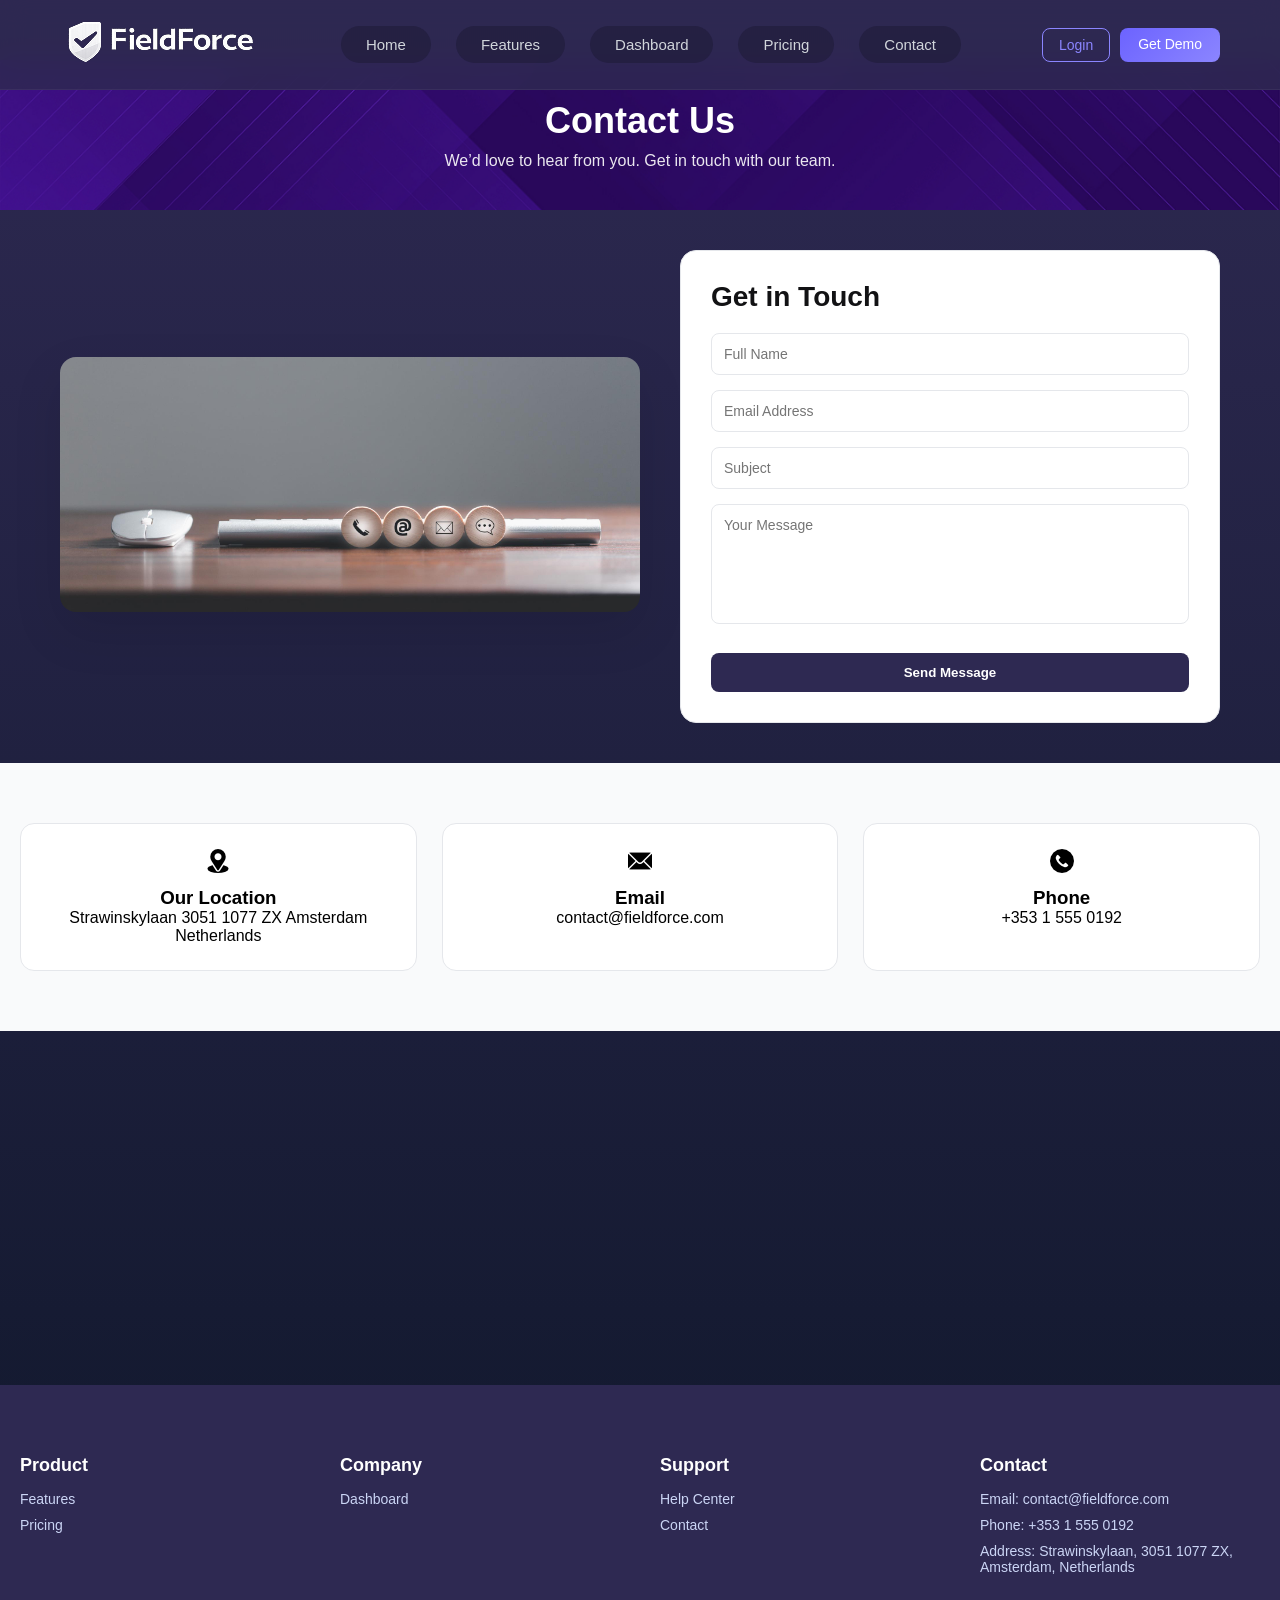
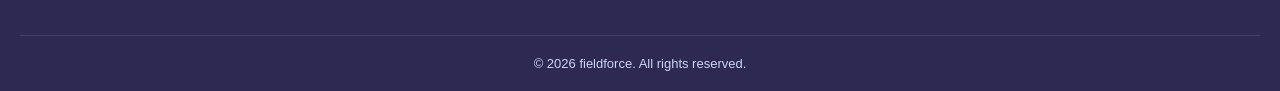
==== contact.html @ c3ac690c "Add files via upload Initial commit" ====
<!DOCTYPE html>
<html lang="en">

<head>
    <meta charset="UTF-8">
    <meta name="viewport" content="width=device-width, initial-scale=1.0">
    <title>FieldForce</title>
    <link rel="shortcut icon" href="assets/images/logo.png" type="image/x-icon">
    <link rel="stylesheet" href="assets/css/style.css">
    <link rel="stylesheet" href="assets/css/auth.css">
    <link rel="stylesheet" href="https://cdnjs.cloudflare.com/ajax/libs/font-awesome/6.5.0/css/all.min.css">
</head>

<body>

    <!-- Navbar -->
    <header class="navbar">
        <div class="container">

            <!-- Logo -->
            <div class="logo"><a href="/"><img src="assets/images/logo.png" alt=""></a></div>

            <!-- Menu -->
            <nav class="nav-links" id="navLinks">
                <a href="/">Home</a>
                <a href="/#features">Features</a>
                <a href="/#dashboard">Dashboard</a>
                <a href="pricing.html">Pricing</a>
                <a href="contact.html">Contact</a>

                <div class="mobile-cta">
                    <a href="login.html" class="btn-outline">Login</a>
                    <a href="javascript:void(0)" class="btn-primary" onclick="openModal()">Get Demo</a>
                </div>
            </nav>

            <!-- CTA Buttons -->
            <div class="cta-buttons">
                <a href="login.html" class="btn-outline">Login</a>
                <a href="javascript:void(0)" class="btn-primary" onclick="openModal()">Get Demo</a>
            </div>

            <!-- Hamburger -->
            <div class="menu-toggle" id="menuToggle">
                ☰
            </div>

        </div>
    </header>


    <section class="banner">
        <h1>Contact Us</h1>
        <p>We’d love to hear from you. Get in touch with our team.</p>
    </section>

    <!-- CONTACT SECTION -->
    <section class="contact-container">

        <!-- LEFT IMAGE -->
        <div class="contact-image">
            <img src="assets/images/contact.jpg" alt="Farm">
        </div>

        <!-- RIGHT FORM -->
        <div class="contact-form">
            <h2 style="color: #121214; font-size: 28px;">Get in Touch</h2>
            <form id="contactform">
                <input type="text" id="name1" placeholder="Full Name">
                <input type="email" id="email1" placeholder="Email Address">
                <input type="text" id="subject1" placeholder="Subject">

                <textarea id="message1" placeholder="Your Message"></textarea>

                <p class="form-msg" id="formMsg"></p>

                <button type="submit">Send Message</button>
            </form>

        </div>

    </section>

    <!-- CONTACT INFO -->
    <section class="contact-info">

        <div class="info-card">
            <img src="assets/images/location.png">
            <h3>Our Location</h3>
            <p>Strawinskylaan 3051
                1077 ZX Amsterdam
                Netherlands</p>
        </div>

        <div class="info-card">
            <img src="assets/images/mail.png">
            <h3>Email</h3>
            <p>contact@fieldforce.com</p>
        </div>

        <div class="info-card">
            <img src="assets/images/phone-call.png">
            <h3>Phone</h3>
            <p>+353 1 555 0192</p>
        </div>

    </section>

    <!-- MAP -->
    <section class="map">
        <iframe
            src="https://www.google.com/maps/embed?pb=!1m18!1m12!1m3!1d1774.29138637451!2d4.867273175401658!3d52.34018914952828!2m3!1f0!2f0!3f0!3m2!1i1024!2i768!4f13.1!3m3!1m2!1s0x47c60a041fc179cb%3A0x177d2da794cbbc47!2sStrawinskylaan%203051%2C%201077%20ZX%20Amsterdam%2C%20Netherlands!5e1!3m2!1sen!2sin!4v1774687290014!5m2!1sen!2sin"
            width="600" height="450" style="border:0;" allowfullscreen="" loading="lazy"
            referrerpolicy="no-referrer-when-downgrade"></iframe>
    </section>
    <!-- Footer -->
    <footer class="footer">

        <div class="footer-container">

            <!-- Product -->
            <div class="footer-col">
                <h3>Product</h3>
                <ul>
                    <li><a href="/#features">Features</a></li>
                    <li><a href="pricing.html">Pricing</a></li>
                </ul>
            </div>

            <!-- Company -->
            <div class="footer-col">
                <h3>Company</h3>
                <ul>
                    <li><a href="/#dashboard">Dashboard</a></li>
                </ul>
            </div>

            <!-- Column 3 -->
            <div class="footer-col">
                <h3>Support</h3>
                <ul>
                    <li><a href="contact.html">Help Center</a></li>
                    <li><a href="contact.html">Contact</a></li>
                    <!-- <li><a href="#">Privacy Policy</a></li> -->
                </ul>
            </div>

            <!-- Column 4 -->
            <div class="footer-col">
                <h3>Contact</h3>
                <ul class="contact-info" style="background: none; display: inherit; padding: inherit;">
                    <li>Email: contact@fieldforce.com</li>
                    <li>Phone: +353 1 555 0192</li>
                    <li>Address: Strawinskylaan, 3051
                        1077 ZX, Amsterdam,
                        Netherlands</li>
                </ul>

            </div>

            <!-- Social -->


        </div>

        <!-- Bottom -->
        <div class="footer-bottom">
            <p>© 2026 fieldforce. All rights reserved.</p>
        </div>

    </footer>
    <div class="modal" id="demoModal">

        <div class="modal-content" id="modalBox">

            <span class="close" onclick="closeModal()">&times;</span>

            <h2>Request a Demo</h2>

            <form id="demoForm">

                <input type="text" id="name" placeholder="Full Name" required>
                <input type="email" id="email" placeholder="Email Address" required>
                <!-- <input type="text" placeholder="Farm Size"> -->
                <input type="text" placeholder="Location" required>
                <input type="text" placeholder="City" required>

                <p class="" id="formError"></p>

                <button type="submit">Submit Request</button>

            </form>

        </div>

    </div>
    <script>
        const modal = document.getElementById("demoModal");
        const form = document.getElementById("demoForm");
        const error = document.getElementById("formError");
        const box = document.getElementById("modalBox");

        function openModal() {
            document.getElementById("demoModal").style.display = "flex";
        }

        function closeModal() {
            document.getElementById("demoModal").style.display = "none";
        }

        /* close outside */
        window.onclick = function (e) {
            const modal = document.getElementById("demoModal");
            if (e.target === modal) {
                modal.style.display = "none";
            }
        }

        /* FORM VALIDATION */
        form.addEventListener("submit", function (e) {
            e.preventDefault();

            const name = document.getElementById("name").value;
            const email = document.getElementById("email").value;

            if (name === "" || email === "") {
                error.innerText = "Please fill all required fields";

                box.classList.add("shake");
                setTimeout(() => box.classList.remove("shake"), 300);
            } else {
                error.classList.add("success");
                error.innerText = "✅ Request submitted successfully!";

                form.reset();
            }
        });

        const contactform = document.getElementById("contactform");
        const msg = document.getElementById("formMsg");

        contactform.addEventListener("submit", function (e) {
            e.preventDefault();

            const name = document.getElementById("name1").value.trim();
            const email = document.getElementById("email1").value.trim();
            const subject = document.getElementById("subject1").value.trim();
            const message = document.getElementById("message1").value.trim();

            // Email regex
            const emailPattern = /^[^ ]+@[^ ]+\.[a-z]{2,3}$/;

            if (name === "" || email === "" || message === "") {
                showError("Please fill all required fields");
            }
            else if (!email.match(emailPattern)) {
                showError("Please enter a valid email");
            }
            else {
                msg.classList.remove("error");
                msg.classList.add("success");
                msg.innerText = "✅ Thank you for contacting us. We will get back to you shortly.";
                contactform.reset();
            }
        });

        function showError(text) {
            msg.classList.remove("success");
            msg.classList.add("error");
            msg.innerText = text;
        }
        const Hamburger = document.getElementById("menuToggle");
        const nav = document.getElementById("navLinks");

        Hamburger.addEventListener("click", () => {
            nav.classList.toggle("active");
        });
    </script>

</body>

</html>
---- assets/css/style.css ----
/* ================= RESET ================= */
* {
    margin: 0;
    padding: 0;
    box-sizing: border-box;
    font-family: 'Inter', sans-serif;
    text-decoration: none;
}

body {
    background: linear-gradient(180deg, #2E2952, #0f172a);
    padding-top: 60px;
    /* space for fixed navbar */
}

/* ================= NAVBAR ================= */
.navbar {
    width: 100%;
    position: fixed;
    top: 0;
    left: 0;
    background: rgba(46, 41, 82, 0.85);
    backdrop-filter: blur(12px);
    border-bottom: 1px solid rgba(255, 255, 255, 0.05);
    z-index: 1000;
    transition: 0.3s ease;
}

/* Scroll effect */
.navbar.scrolled {
    box-shadow: 0 4px 20px rgba(0, 0, 0, 0.4);
}

/* ================= CONTAINER ================= */
.container {
    max-width: 1200px;
    margin: auto;
    padding: 15px 20px;
    display: flex;
    align-items: center;
    justify-content: space-between;
}

/* ================= LOGO ================= */
.logo {
    color: #ffffff;
    font-size: 22px;
    font-weight: 700;
    letter-spacing: 0.5px;
}

/* ================= NAV LINKS ================= */
.nav-links {
    display: flex;
    align-items: center;
    gap: 25px;
}

.nav-links a {
    color: #d1d5db;
    text-decoration: none;
    font-size: 15px;
    position: relative;
    transition: 0.3s;
    background: #1e1b3a99;
    padding: 10px 25px;
    border-radius: 25px;
}

/* Hover underline animation */
.nav-links a::after {
    content: "";
    position: absolute;
    width: 0%;
    height: 2px;
    left: 0;
    bottom: -4px;
    background: #8b85ff;
    transition: 0.3s;
}

.nav-links a:hover {
    color: #ffffff;
}

.nav-links a:hover::after {
    width: 100%;
}

/* ================= BUTTONS ================= */
.cta-buttons {
    display: flex;
    gap: 10px;
}

.btn-outline {
    border: 1px solid #8b85ff !important;
    background: transparent !important;
    color: #8b85ff !important;
    padding: 8px 16px !important;
    border-radius: 8px;
    cursor: pointer;
    transition: 0.3s;
    font-size: 14px;
}

.btn-outline:hover {
    background: #8b85ff;
    color: #fff;
}

.btn-primary {
    background: linear-gradient(135deg, #6c63ff, #8b85ff) !important;
    border: none;
    color: #fff;
    padding: 8px 18px !important;
    border-radius: 8px;
    cursor: pointer;
    transition: 0.3s;
    font-size: 14px;
    white-space: nowrap;
}

.btn-primary:hover {
    opacity: 0.9;
}

/* ================= HAMBURGER ================= */
.menu-toggle {
    display: none;
    font-size: 26px;
    color: #fff;
    cursor: pointer;
}

/* ================= MOBILE MENU ================= */
.mobile-cta {
    display: none;
    flex-direction: column;
    gap: 10px;
    margin-top: 20px;
}

/* ================= RESPONSIVE ================= */
@media (max-width: 900px) {

    .nav-links {
        position: absolute;
        top: 70px;
        right: -100%;
        width: 260px;
        height: 100vh;
        background: #1e1b3a;
        flex-direction: column;
        align-items: flex-start;
        padding: 25px;
        transition: 0.3s ease;
    }

    .nav-links.active {
        right: 0;
    }

    .nav-links a {
        width: 100%;
        padding: 10px 0;
    }

    .cta-buttons {
        display: none;
    }

    .mobile-cta {
        display: flex;
    }

    .menu-toggle {
        display: block;
    }
}

/* ================= SMALL DEVICES ================= */
@media (max-width: 500px) {

    .logo {
        font-size: 18px;
    }

    .btn-primary,
    .btn-outline {
        padding: 7px 12px;
        font-size: 13px;
    }
}

/* ================= HERO SECTION ================= */
.hero {
    /* padding: 50px 20px; */
    position: relative;
}

.hero::before {
    position: absolute;
    content: "";
    background: #111827;
    opacity: .4;
    width: 100%;
    height: 100%;
}

.hero-container {
    /* display: flex;
    align-items: center;
    justify-content: space-between; */
    /* gap: 40px; */
    max-width: 100%;
    padding: 0;
}

video {
    width: 100%;
}

/* Left Content */
.hero-content {
    /* flex: 1;
    color: #ffffff; */
    position: absolute;
    /* width: 70%; */
    display: block;
    margin: 0 15rem;
    color: #ffffff;
    text-align: center;
}

.hero-content h1 {
    font-size: 42px;
    line-height: 1.3;
    margin-bottom: 20px;
}

.hero-content p {
    font-size: 16px;
    color: #cbd5f5;
    margin-bottom: 30px;
    /* max-width: 500px; */
}

/* Buttons */
.hero-buttons {
    display: flex;
    gap: 15px;
    justify-content: center;
}

/* Right Image */
.hero-image {
    flex: 1;
    text-align: right;
    display: none;
}

.hero-image img {
    width: 100%;
    max-width: 500px;
    border-radius: 20px;
    box-shadow: 0 20px 60px rgba(0, 0, 0, 0.4);
}

.hero-buttons .btn-outline {
    color: #ffffff !important;
    border: 1px solid #ffffff !important;
}

/* ================= RESPONSIVE ================= */
@media (max-width: 900px) {

    .hero-container {
        flex-direction: column;
        text-align: center;
    }

    .hero-content h1 {
        font-size: 30px;
    }

    .hero-content p {
        margin: auto;
        margin-bottom: 25px;
    }

    .hero-buttons {
        justify-content: center;
    }

    .hero-image {
        text-align: center;
    }

    .hero-image img {
        max-width: 100%;
    }
}

@media (max-width: 768px) {

    video {
        display: none;
    }

    .hero-content {
        position: relative;
        margin: 0;
        padding-top: 50px;
        padding-bottom: 20px;
    }
}

/* ================= SECTION HEADER ================= */
.section-header {
    text-align: center;
    margin-bottom: 40px;
    padding: 0 20px;
}

.section-header h2 {
    font-size: 32px;
    color: #ffffff;
    margin-bottom: 10px;
}

.section-header p {
    font-size: 16px;
    color: #cbd5f5;
    max-width: 600px;
    margin: auto;
}

/* ================= HIGHLIGHTS ================= */
.highlights {
    padding: 40px 20px;
}

.highlights-container {
    display: grid;
    grid-template-columns: repeat(4, 1fr);
    gap: 20px;
}

/* Card */
.highlight-card {
    background: rgba(46, 41, 82, 0.6);
    border: 1px solid rgba(255, 255, 255, 0.05);
    backdrop-filter: blur(10px);
    border-radius: 16px;
    padding: 25px 20px;
    text-align: center;
    color: #fff;
    transition: 0.3s ease;
    cursor: pointer;
}

/* Icon */
.highlight-card .icon {
    font-size: 28px;
    margin-bottom: 10px;
}

/* Title */
.highlight-card h3 {
    font-size: 15px;
    font-weight: 500;
    color: #d1d5db;
}

/* Hover Effect */
.highlight-card:hover {
    transform: translateY(-5px);
    border-color: #8b85ff;
    box-shadow: 0 10px 30px rgba(0, 0, 0, 0.3);
}

.highlight-card:hover h3 {
    color: #ffffff;
}

/* ================= RESPONSIVE ================= */
@media (max-width: 900px) {
    .highlights-container {
        grid-template-columns: repeat(2, 1fr);
    }
}

@media (max-width: 500px) {
    .highlights-container {
        grid-template-columns: 1fr;
    }
}

/* ================= FEATURES ================= */
.features {
    padding: 50px 20px;
    background: #ffffff;
}

.features .section-header h2 {
    color: #222222;
}

.features .section-header p {
    color: #8a8a8a;
}

.feature-card {
    width: 100%;
}

/* Row Layout */
.feature-row {
    display: flex;
    align-items: center;
    justify-content: space-between;
    gap: 50px;
    margin-bottom: 20px;

}

/* Reverse Layout */
.feature-row.reverse {
    flex-direction: row-reverse;
}

/* Text */
.feature-text {
    flex: 1;
    color: #fff;
}

.feature-text h3 {
    font-size: 26px;
    margin-bottom: 15px;
    color: #2E2952;
}

.feature-text p {
    color: #8a8a8a;
    font-size: 16px;
    line-height: 1.6;
}

/* List */
.feature-text ul {
    list-style: none;
    margin-top: 10px;
}

.feature-text ul li {
    margin-bottom: 8px;
    color: #8a8a8a;
    position: relative;
    padding-left: 20px;
}

.feature-text ul li::before {
    content: "✔";
    position: absolute;
    left: 0;
    color: #6D5DF6;
    font-size: 14px;
}

/* Image */
.feature-image {
    flex: 1;
    text-align: center;
}

.feature-image img {
    width: 100%;
    max-width: 420px;
    border-radius: 20px;
    box-shadow: 0 20px 50px rgba(0, 0, 0, 0.4);
    transition: 0.3s;
}

.feature-image img:hover {
    transform: scale(1.03);
}

/* ================= RESPONSIVE ================= */
@media (max-width: 900px) {

    .feature-row,
    .feature-row.reverse {
        flex-direction: column;
        text-align: center;
    }

    .feature-text h3 {
        font-size: 22px;
    }

    .feature-image img {
        max-width: 100%;
    }
}

/* ================= HOW IT WORKS ================= */
.how-it-works {
    background: #f9fafb;
    padding: 30px 20px;
}

.how-it-works .container {
    display: block;
}

.how-it-works .section-header h2 {
    color: #222222;
}

.how-it-works .section-header p {
    color: #8a8a8a;
}

/* Steps Layout */
.steps {
    display: flex;
    justify-content: space-between;
    gap: 30px;
    margin-top: 50px;
}

/* Card */
.step-card {
    flex: 1;
    background: #ffffff;
    border-radius: 16px;
    padding: 30px 25px;
    text-align: center;
    border: 1px solid #e5e7eb;
    transition: 0.3s;
    position: relative;
}

/* Number */
.step-number {
    font-size: 40px;
    font-weight: 700;
    color: #6c63ff;
    margin-bottom: 15px;
}

/* Title */
.step-card h3 {
    font-size: 20px;
    color: #111827;
    margin-bottom: 10px;
}

/* Text */
.step-card p {
    color: #6b7280;
    font-size: 15px;
}

/* Hover */
.step-card:hover {
    transform: translateY(-6px);
    box-shadow: 0 15px 40px rgba(0, 0, 0, 0.08);
}

/* ================= RESPONSIVE ================= */
@media (max-width: 900px) {
    .steps {
        flex-direction: column;
    }
}

/* dashboard */
/* ================= SCREENS ================= */
.screens {
    background: #6c5df671;
    padding: 50px 20px;
}

.screens .dashboard-container {
    display: block;
}

/* Grid */
.screens-grid {
    display: grid;
    grid-template-columns: repeat(3, 1fr);
    gap: 25px;
}

/* Card */
.screen-card {
    background: #fff;
    border-radius: 14px;
    border: 1px solid #e5e7eb;
    overflow: hidden;
    transition: 0.3s;
    cursor: pointer;
}

/* Image */
.screen-card img {
    width: 100%;
    height: 200px;
    object-fit: contain;
}

/* Title */
.screen-card h4 {
    padding: 15px;
    font-size: 15px;
    color: #ffffff;
    text-align: center;
    background: #2E2952;
}

/* Hover */
.screen-card:hover {
    transform: translateY(-6px);
    box-shadow: 0 15px 40px rgba(0, 0, 0, 0.1);
}

/* ================= RESPONSIVE ================= */
@media (max-width: 900px) {
    .screens-grid {
        grid-template-columns: repeat(2, 1fr);
    }
}

@media (max-width: 500px) {
    .screens-grid {
        grid-template-columns: 1fr;
    }
}

/* ================= IMPACT ================= */
.impact {
    background: linear-gradient(180deg, #ffffff, #f9fafb);
    padding: 50px 20px;
}

.impact .container {
    display: block;
}

.impact .section-header h2 {
    color: #222222;
}

.impact .section-header p {
    color: #8a8a8a;
}

/* Grid */
.impact-grid {
    display: grid;
    grid-template-columns: repeat(4, 1fr);
    gap: 25px;
    margin-top: 50px;
}

/* Card */
.impact-card {
    background: #ffffff;
    border-radius: 16px;
    padding: 30px 20px;
    text-align: center;
    border: 1px solid #e5e7eb;
    transition: 0.3s;
}

/* Icon */
.impact-card .icon {
    font-size: 28px;
    margin-bottom: 10px;
}

/* Number */
.impact-card h3 {
    font-size: 32px;
    color: #6c63ff;
    margin-bottom: 5px;
}

/* Text */
.impact-card p {
    color: #6b7280;
    font-size: 15px;
}

/* Hover */
.impact-card:hover {
    transform: translateY(-6px);
    box-shadow: 0 15px 40px rgba(0, 0, 0, 0.08);
}

/* ================= RESPONSIVE ================= */
@media (max-width: 900px) {
    .impact-grid {
        grid-template-columns: repeat(2, 1fr);
    }
}

@media (max-width: 500px) {
    .impact-grid {
        grid-template-columns: 1fr;
    }
}

/* testimonials */
/* ================= TESTIMONIAL GRID ================= */
.testimonials {
    background: linear-gradient(to right, #6c63ff, #8b85ff);
    padding: 50px 20px;
}

.testimonials .container {
    display: block;
}

.section-header h2 {
    color: #ffffff;
}

/* Grid */
.testimonials-grid {
    display: grid;
    grid-template-columns: repeat(3, 1fr);
    gap: 25px;
    margin-top: 50px;
}

/* Card */
.testimonial-card {
    background: #ffffff;
    border-radius: 16px;
    padding: 25px;
    border: 1px solid #e5e7eb;
    transition: 0.3s;
}

/* Text */
.testimonial-card p {
    font-size: 15px;
    color: #374151;
    margin-bottom: 20px;
    line-height: 1.6;
}

/* User */
.testimonial-user {
    display: flex;
    align-items: center;
    gap: 12px;
}

/* Avatar */
.avatar {
    width: 40px;
    height: 40px;
    border-radius: 50%;
    background: #6c63ff;
    color: #fff;
    display: flex;
    align-items: center;
    justify-content: center;
    font-weight: bold;
}

/* Name */
.testimonial-user h4 {
    font-size: 14px;
    color: #111827;
    margin: 0;
}

/* Role */
.testimonial-user span {
    font-size: 12px;
    color: #6b7280;
}

/* Hover */
.testimonial-card:hover {
    transform: translateY(-6px);
    box-shadow: 0 15px 40px rgba(0, 0, 0, 0.08);
}

/* ================= RESPONSIVE ================= */
@media (max-width: 900px) {
    .testimonials-grid {
        grid-template-columns: repeat(2, 1fr);
    }
}

@media (max-width: 500px) {
    .testimonials-grid {
        grid-template-columns: 1fr;
    }
}


/* ================= FOOTER ================= */
.footer {
    background: #2E2952;
    color: #ffffff;
    padding: 40px 20px 20px;
}

/* Container */
.footer-container {
    display: grid;
    grid-template-columns: repeat(4, 1fr);
    gap: 40px;
}

/* Column */
.footer-col h3 {
    font-size: 18px;
    margin-bottom: 15px;
}

.footer-col ul {
    list-style: none;
}

.footer-col ul li {
    margin-bottom: 10px;
    font-size: 14px;
}

/* Links */
.footer-col ul li a {
    color: #cbd5f5;
    text-decoration: none;
    transition: 0.3s;
}

.footer-col ul li a:hover {
    color: #ffffff;
}

/* Contact */
.contact-info li {
    color: #cbd5f5;
}

/* Social Links */
.social-links {
    margin-top: 15px;
    display: flex;
    gap: 10px;
}

.social-links a {
    font-size: 13px;
    padding: 6px 10px;
    border-radius: 6px;
    background: rgba(255, 255, 255, 0.1);
    color: #fff;
    text-decoration: none;
    transition: 0.3s;
}

.social-links a:hover {
    background: #6c63ff;
}

/* Bottom */
.footer-bottom {
    text-align: center;
    margin-top: 50px;
    padding-top: 20px;
    border-top: 1px solid rgba(255, 255, 255, 0.1);
}

.footer-bottom p {
    font-size: 13px;
    color: #cbd5f5;
}

/* ================= RESPONSIVE ================= */
@media (max-width: 900px) {
    .footer-container {
        grid-template-columns: repeat(2, 1fr);
    }
}

@media (max-width: 500px) {
    .footer-container {
        grid-template-columns: 1fr;
        /* text-align: center; */
    }

    .social-links {
        justify-content: center;
    }
}


/* pricing page */
/* ================= PRICING PAGE ================= */
.pricing-section {
    padding: 100px 20px;
    background: linear-gradient(180deg, #f9fafb, #ffffff);
    text-align: center;
}

/* Heading */
.pricing-section h1 {
    font-size: 36px;
    color: #111827;
    margin-bottom: 10px;
}

.pricing-section p {
    color: #6b7280;
    font-size: 16px;
}

/* ================= TOGGLE ================= */
.pricing-toggle {
    display: flex;
    justify-content: center;
    align-items: center;
    gap: 15px;
    margin: 30px 0;
    font-size: 14px;
    color: #374151;
}

.pricing-toggle .slider {
    left: 0;
}

/* Switch */
.switch {
    position: relative;
    width: 50px;
    height: 25px;
}

.switch input {
    display: none;
}

.slider {
    position: absolute;
    cursor: pointer;
    background: #e5e7eb;
    border-radius: 25px;
    width: 100%;
    height: 100%;
    transition: 0.3s;
}

.slider::before {
    content: "";
    position: absolute;
    width: 20px;
    height: 20px;
    left: 3px;
    top: 2.5px;
    background: #2E2952;
    border-radius: 50%;
    transition: 0.3s;
}

input:checked+.slider {
    background: #ddd6fe;
}

input:checked+.slider::before {
    transform: translateX(24px);
}

/* ================= GRID ================= */
.pricing-grid {
    display: grid;
    grid-template-columns: repeat(3, 1fr);
    gap: 25px;
    margin-top: 40px;
}

/* ================= CARD ================= */
.pricing-card {
    background: #ffffff;
    padding: 35px 25px;
    border-radius: 16px;
    border: 1px solid #e5e7eb;
    transition: 0.3s;
    position: relative;
}

/* Hover */
.pricing-card:hover {
    transform: translateY(-8px);
    box-shadow: 0 20px 50px rgba(0, 0, 0, 0.08);
}

/* Title */
.pricing-card h3 {
    font-size: 20px;
    color: #111827;
}

/* Price */
.pricing-card .price {
    font-size: 38px;
    font-weight: 700;
    color: #2E2952;
    margin: 15px 0;
}

/* Description */
.pricing-card p {
    color: #6b7280;
    margin-bottom: 20px;
}

/* Features List */
.pricing-card ul {
    list-style: none;
    margin-bottom: 25px;
    text-align: left;
}

.pricing-card ul li {
    margin-bottom: 10px;
    color: #374151;
    font-size: 14px;
}

/* ================= POPULAR ================= */
.pricing-card.popular {
    border: 2px solid #2E2952;
    transform: scale(1.05);
}

.badge {
    position: absolute;
    top: -12px;
    right: 20px;
    background: #2E2952;
    color: #fff;
    font-size: 12px;
    padding: 6px 12px;
    border-radius: 6px;
}

/* ================= BUTTONS ================= */
.pricing-card button {
    width: 100%;
    padding: 10px;
    border-radius: 8px;
    cursor: pointer;
    font-size: 14px;
}

.btn-primary {
    background: #2E2952;
    color: #fff;
    border: none;
}

.btn-outline {
    border: 1px solid #2E2952;
    background: transparent;
    color: #2E2952;
}

.btn-outline:hover {
    background: #2E2952;
    color: #fff;
}

/* ================= NOTE ================= */
.pricing-note {
    margin-top: 20px;
    font-size: 14px;
    color: #6b7280;
}

/* ================= RESPONSIVE ================= */

/* Tablet */
@media (max-width: 900px) {
    .pricing-grid {
        grid-template-columns: repeat(2, 1fr);
    }

    .pricing-card.popular {
        transform: scale(1);
    }
}

/* Mobile */
@media (max-width: 500px) {
    .pricing-grid {
        grid-template-columns: 1fr;
    }

    .pricing-section {
        padding: 70px 15px;
    }

    .pricing-section h1 {
        font-size: 26px;
    }
}

/* contact */
/* ================= BANNER ================= */
.banner {
    background: url(../images/banner.png) no-repeat center center/cover;
    color: #fff;
    text-align: center;
    padding: 40px 20px;
}

.banner h1 {
    font-size: 36px;
    margin-bottom: 10px;
}

.banner p {
    font-size: 16px;
    opacity: 0.9;
}

/* ================= CONTACT SECTION ================= */
.contact-container {
    display: flex;
    gap: 40px;
    padding: 40px 20px;
    max-width: 1200px;
    margin: auto;
    align-items: center;
}

/* Image */
.contact-image img {
    width: 100%;
    border-radius: 16px;
    box-shadow: 0 20px 50px rgba(0, 0, 0, 0.1);
}

.contact-image {
    width: 50%;
}

/* Form */
.contact-form {
    flex: 1;
    background: #fff;
    padding: 30px;
    border-radius: 16px;
    border: 1px solid #e5e7eb;
}

.contact-form h2 {
    margin-bottom: 20px;
}

/* Inputs */
.contact-form input,
.contact-form textarea {
    width: 100%;
    padding: 12px;
    margin-bottom: 15px;
    border: 1px solid #e5e7eb;
    border-radius: 8px;
    font-size: 14px;
}

.contact-form textarea {
    height: 120px;
    resize: none;
}

/* Button */
.contact-form button {
    width: 100%;
    padding: 12px;
    background: #2E2952;
    color: #fff;
    border: none;
    border-radius: 8px;
    cursor: pointer;
}

.contact-form button:hover {
    opacity: 0.9;
}

/* Message */
.form-msg {
    font-size: 13px;
    margin-bottom: 10px;
}

.form-msg.error {
    color: red;
}

.form-msg.success {
    color: green;
}

/* ================= CONTACT INFO ================= */
.contact-info {
    display: grid;
    grid-template-columns: repeat(3, 1fr);
    gap: 25px;
    background: #f9fafb;
    padding: 60px 20px;
    /* max-width: 1100px; */
    margin: auto;
}

.info-card {
    text-align: center;
    background: #fff;
    padding: 25px;
    border-radius: 14px;
    border: 1px solid #e5e7eb;
    transition: 0.3s;
}

.info-card img {
    width: 24px;
    margin-bottom: 10px;
}

.info-card:hover {
    transform: translateY(-5px);
    box-shadow: 0 15px 40px rgba(0, 0, 0, 0.08);
}

/* ================= MAP ================= */
.map iframe {
    width: 100%;
    height: 350px;
    border: none;
}

/* ================= FOOTER FIX ================= */
.footer {
    background: #2E2952;
    color: #fff;
    padding: 70px 20px 20px;
}

.footer a {
    color: #cbd5f5;
    display: block;
    margin-bottom: 8px;
    text-decoration: none;
}

.footer a:hover {
    color: #fff;
}

/* ================= RESPONSIVE ================= */
@media (max-width: 900px) {

    .contact-container {
        flex-direction: column;
    }

    .contact-info {
        grid-template-columns: repeat(2, 1fr);
    }
}

@media (max-width: 500px) {

    .banner h1 {
        font-size: 26px;
    }

    .contact-info {
        grid-template-columns: 1fr;
    }
}

.error {
    color: #ff4d4d;
    font-size: 14px !important;
    min-height: 20px;
}

.success {
    color: #22c55e;
    font-weight: bold;
}
---- assets/css/auth.css ----
/* .login page css */
.login-container {
    width: 100%;
    display: flex;
    justify-content: center;
    background: url(../images/login.jpg) no-repeat center center/cover;
    height: 100vh;
}

/* CARD */
.login-card {
    background: rgba(255, 255, 255, 0.1);
    backdrop-filter: blur(15px);
    padding: 40px;
    border-radius: 16px;
    width: 400px;
    text-align: center;
    color: white;
    animation: fadeIn 0.6s ease;
    margin: 30px;
    height: 400px;
}

.login-card p {
    font-size: 24px;
}

/* INPUT */
.input-box {
    position: relative;
    margin: 20px 0;
    margin-bottom: 30px;
}


.input-box input {
    width: 100%;
    padding: 12px;
    border: none;
    border-radius: 6px;
    outline: none;
}

.input-box label {
    position: absolute;
    left: 12px;
    top: 12px;
    color: #555;
    transition: 0.3s;
    pointer-events: none;
}

/* FLOAT LABEL */
.input-box input:focus+label,
.input-box input:valid+label {
    top: -18px;
    font-size: 12px;
    color: #ffffff;
}

/* BUTTON */
button {
    width: 100%;
    padding: 12px;
    background: #2E2952;
    border: none;
    border-radius: 6px;
    color: white;
    font-weight: bold;
    cursor: pointer;
}

button:hover {
    background: #2E2952;
}

/* ERROR */
.error {
    color: #ff4d4d;
    font-size: 14px !important;
    min-height: 20px;
}

/* ANIMATION */
@keyframes fadeIn {
    from {
        opacity: 0;
        transform: translateY(20px);
    }

    to {
        opacity: 1;
        transform: translateY(0);
    }
}

/* SHAKE */
.shake {
    animation: shake 0.3s;
}

@keyframes shake {
    0% {
        transform: translateX(0);
    }

    25% {
        transform: translateX(-5px);
    }

    50% {
        transform: translateX(5px);
    }

    75% {
        transform: translateX(-5px);
    }

    100% {
        transform: translateX(0);
    }
}

.signup-text {
    margin-top: 15px;
    font-size: 14px;
    color: #ddd;
}

.signup-text a {
    color: #2E2952;
    text-decoration: none;
    font-weight: 600;
}

.signup-text a:hover {
    text-decoration: underline;
}

/* popup css */
/* BUTTON */
.demo-btn {
    padding: 12px 22px;
    background: #2E2952;
    color: #000000;
    border: none;
    border-radius: 8px;
    cursor: pointer;
    font-weight: 600;
}

/* BACKDROP */
.modal {
    display: none;
    position: fixed;
    top: 0;
    left: 0;
    width: 100%;
    height: 100%;
    background: rgba(0, 0, 0, 0.7);
    justify-content: center;
    align-items: center;
    z-index: 1000;
}

/* MODAL */
.modal-content {
    background: #ffffff;
    /* backdrop-filter: blur(15px); */
    padding: 30px;
    border-radius: 16px;
    width: 500px;
    color: #000000;
    text-align: center;
    animation: fadeIn 0.4s ease;
    position: relative;
}

/* CLOSE */
.close {
    position: absolute;
    top: 12px;
    right: 15px;
    font-size: 20px;
    cursor: pointer;
}

/* FORM */
.modal-content form {
    display: flex;
    flex-direction: column;
    gap: 12px;
    margin-top: 15px;
}

.modal-content input {
    padding: 12px;
    border: 1px solid #000000;
    border-radius: 6px;
    outline: none;
}

.modal-content button {
    padding: 12px;
    background: #2E2952;
    border: none;
    border-radius: 6px;
    color: white;
    cursor: pointer;
}

/* ERROR */
.error {
    color: #ff4d4d;
    font-size: 13px !important;
    min-height: 18px;
}

/* SUCCESS */
.success {
    color: #2E2952;
    font-weight: bold;
}

/* ANIMATION */
@keyframes fadeIn {
    from {
        opacity: 0;
        transform: scale(0.9);
    }

    to {
        opacity: 1;
        transform: scale(1);
    }
}

/* SHAKE */
.shake {
    animation: shake 0.3s;
}

@keyframes shake {
    0% {
        transform: translateX(0);
    }

    25% {
        transform: translateX(-6px);
    }

    50% {
        transform: translateX(6px);
    }

    75% {
        transform: translateX(-6px);
    }

    100% {
        transform: translateX(0);
    }
}


/* CARD */
.signup-container{
    width: 100%;
    display: flex;
    justify-content: center;
    background: url(../images/login.jpg) no-repeat center center/cover;
    height: 100vh;
}
.signup-card {
    background: rgba(255, 255, 255, 0.1);
    backdrop-filter: blur(15px);
    padding: 20px 40px;
    border-radius: 16px;
    width: 400px;
    color: white;
    text-align: center;
    margin: 30px;
    animation: fadeIn 0.6s ease;
}
.signup-card p{
   font-size: 24px;
   margin-top: 0;
}

/* INPUT */
.input-box {
    position: relative;
    margin: 18px 0;
    margin-top: 25px;
}

.input-box input {
    width: 100%;
    padding: 12px;
    border: none;
    border-radius: 6px;
    outline: none;
}

.input-box label {
    position: absolute;
    left: 12px;
    top: 12px;
    color: #555;
    transition: 0.3s;
    pointer-events: none;
}

/* FLOAT LABEL */
.input-box input:focus+label,
.input-box input:valid+label {
    top: -18px;
    font-size: 12px;
    color: #ffffff;
}

/* TOGGLE */
.toggle {
    position: absolute;
    right: 10px;
    top: 10px;
    cursor: pointer;
}

/* BUTTON */
button {
    width: 100%;
    padding: 12px;
    background: #2E2952;
    border: none;
    border-radius: 6px;
    color: white;
    font-weight: bold;
    cursor: pointer;
}

button:hover {
    background: #2E2952;
}

/* ERROR */
.error {
    color: #ff4d4d;
    font-size: 14px !important;
    min-height: 20px;
    margin-top: 10px !important;
}

/* LINK */
.login-text {
    margin-top: 15px;
    margin-top: 5px !important;
    font-size: 14px !important;
}

.login-text a {
    color: #6c63ff;
    text-decoration: none;
    font-size: 14px;
    font-weight: 600;
}

/* ANIMATION */
@keyframes fadeIn {
    from {
        opacity: 0;
        transform: translateY(20px);
    }

    to {
        opacity: 1;
        transform: translateY(0);
    }
}

/* SHAKE */
.shake {
    animation: shake 0.3s;
}

@keyframes shake {
    0% {
        transform: translateX(0);
    }

    25% {
        transform: translateX(-5px);
    }

    50% {
        transform: translateX(5px);
    }

    75% {
        transform: translateX(-5px);
    }

    100% {
        transform: translateX(0);
    }
}
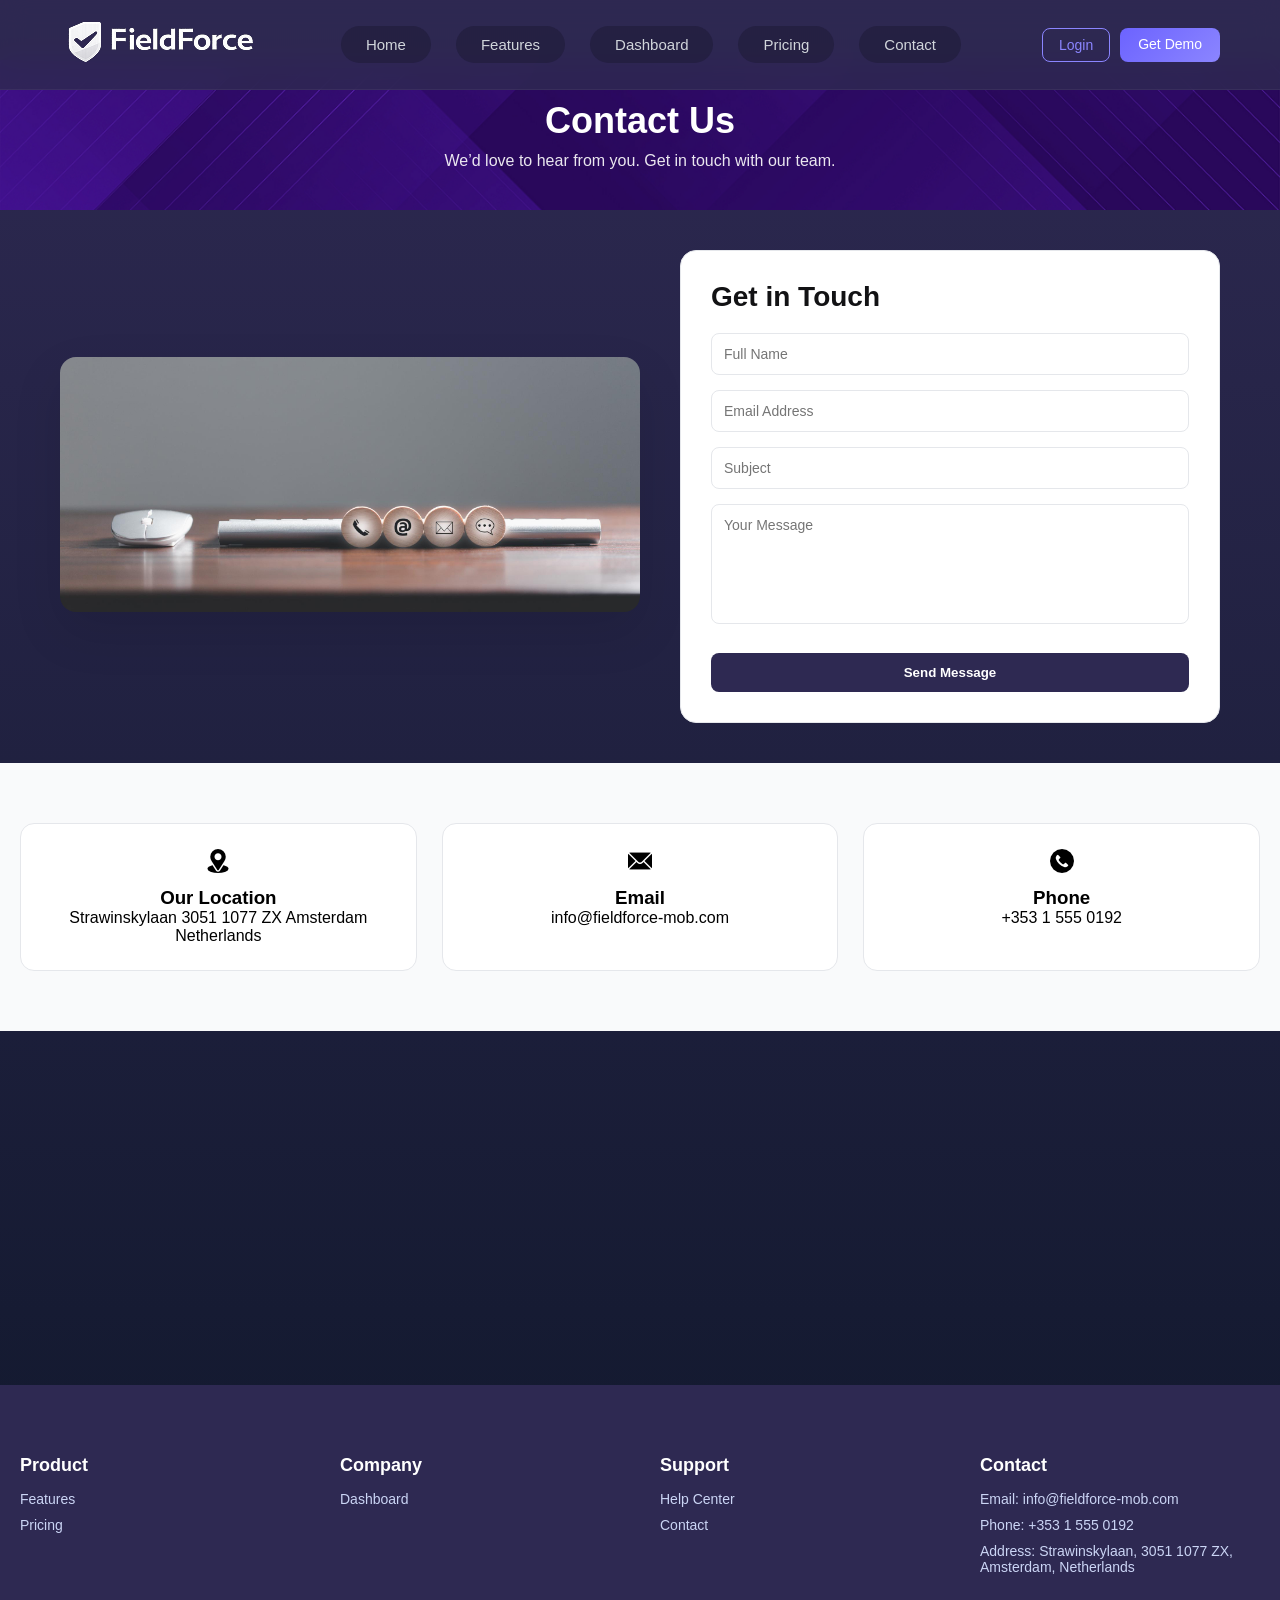
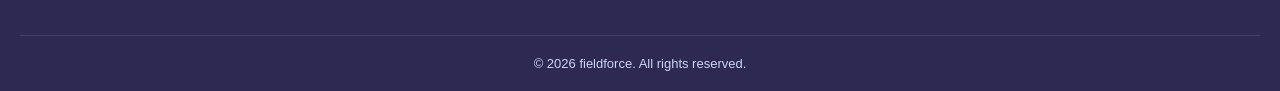
==== commit ecdd9a57: "done" ====
--- a/contact.html
+++ b/contact.html
@@ -95,7 +95,7 @@
         <div class="info-card">
             <img src="assets/images/mail.png">
             <h3>Email</h3>
-            <p>contact@fieldforce.com</p>
+            <p>info@fieldforce-mob.com</p>
         </div>
 
         <div class="info-card">
@@ -149,7 +149,7 @@
             <div class="footer-col">
                 <h3>Contact</h3>
                 <ul class="contact-info" style="background: none; display: inherit; padding: inherit;">
-                    <li>Email: contact@fieldforce.com</li>
+                    <li>Email: info@fieldforce-mob.com</li>
                     <li>Phone: +353 1 555 0192</li>
                     <li>Address: Strawinskylaan, 3051
                         1077 ZX, Amsterdam,
@@ -279,4 +279,4 @@
 
 </body>
 
-</html>+</html>
